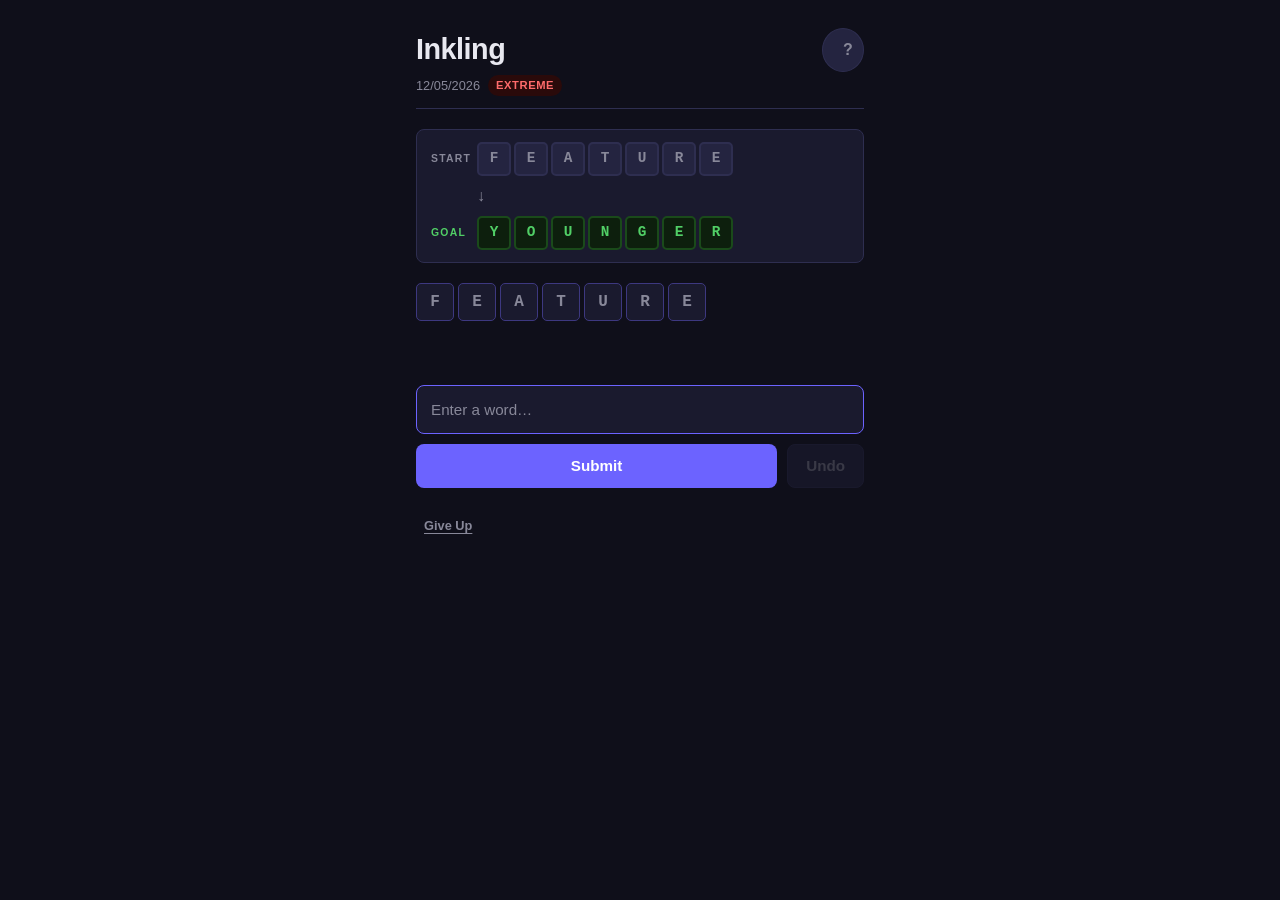
==== index.html @ e3e03a3a "Add Give Up button with solution reveal" ====
<!DOCTYPE html>
<html lang="en">
<head>
  <meta charset="UTF-8">
  <meta name="viewport" content="width=device-width, initial-scale=1.0">
  <title>Inkling</title>
  <link rel="stylesheet" href="style.css">
</head>
<body>

  <!-- Help overlay -->
  <div id="help-overlay" class="overlay hidden" role="dialog" aria-modal="true" aria-label="How to play">
    <div class="overlay-card">
      <button class="close-btn" id="help-close" aria-label="Close help">×</button>
      <h2>How to Play</h2>
      <p>Connect the <strong>start word</strong> to the <strong>target word</strong> by changing <strong>1 or 2 letters</strong> at a time.</p>
      <p>Each word you enter must be a valid English word.</p>

      <div class="help-example">
        <div class="example-label">Example</div>
        <div class="example-chain">
          <div class="example-row">
            <span class="ex-letter">M</span><span class="ex-letter">O</span><span class="ex-letter">R</span><span class="ex-letter">N</span><span class="ex-letter">I</span><span class="ex-letter">N</span><span class="ex-letter">G</span>
            <span class="ex-note">start</span>
          </div>
          <div class="example-arrow">↓ change R→A</div>
          <div class="example-row">
            <span class="ex-letter">M</span><span class="ex-letter">O</span><span class="ex-letter ex-changed">A</span><span class="ex-letter">N</span><span class="ex-letter">I</span><span class="ex-letter">N</span><span class="ex-letter">G</span>
          </div>
          <div class="example-arrow">↓ change O→E</div>
          <div class="example-row">
            <span class="ex-letter">M</span><span class="ex-letter ex-changed">E</span><span class="ex-letter">A</span><span class="ex-letter">N</span><span class="ex-letter">I</span><span class="ex-letter">N</span><span class="ex-letter">G</span>
          </div>
          <div class="example-arrow">↓ change M→L</div>
          <div class="example-row">
            <span class="ex-letter ex-changed">L</span><span class="ex-letter">E</span><span class="ex-letter">A</span><span class="ex-letter">N</span><span class="ex-letter">I</span><span class="ex-letter">N</span><span class="ex-letter">G</span>
            <span class="ex-note">target reached!</span>
          </div>
        </div>
      </div>

      <ul class="help-rules">
        <li>You may change <strong>1 or 2 letters</strong> per step.</li>
        <li>Every word must be a valid Scrabble dictionary word.</li>
        <li>You cannot reuse a word already in your chain.</li>
        <li>You win when your word is <strong>1 or 2 letters away</strong> from the goal — you don't need to type it exactly.</li>
        <li>Solve in the fewest moves to earn the <strong>⚡ Optimal</strong> badge.</li>
        <li>Use <strong>Undo</strong> to remove your last word.</li>
      </ul>

      <p class="help-note">A new puzzle is available every day at midnight Pacific Time.</p>
    </div>
  </div>

  <!-- Win overlay -->
  <div id="win-overlay" class="overlay hidden" role="dialog" aria-modal="true" aria-label="Puzzle solved">
    <div class="overlay-card win-card">
      <h2 id="win-title">You solved it!</h2>
      <div id="optimal-badge" class="optimal-badge hidden">⚡ Optimal Solution!</div>
      <div id="win-stats"></div>
      <div id="win-chain-display"></div>
      <div class="win-actions">
        <button id="share-btn" class="btn-primary">Copy Results</button>
        <button id="try-again-btn" class="btn-secondary" onclick="tryAgain()">Try Again</button>
      </div>
      <span id="share-confirm" class="share-confirm hidden">Copied!</span>
      <p class="win-note">Come back tomorrow for a new puzzle.</p>
    </div>
  </div>

  <!-- Main app -->
  <div id="app">
    <header>
      <div class="header-left">
        <h1>Inkling</h1>
        <div id="puzzle-meta">
          <span id="puzzle-date"></span>
          <span id="difficulty-badge" class="diff-badge"></span>
        </div>
      </div>
      <button id="help-btn" class="help-btn" aria-label="How to play">?</button>
    </header>

    <div id="route-display">
      <div class="route-end" id="route-start-block">
        <span class="route-label start-label">START</span>
        <div id="start-word" class="route-letters"></div>
      </div>
      <div class="route-divider">
        <span class="route-arrow-large">↓</span>
      </div>
      <div class="route-end" id="route-goal-block">
        <span class="route-label goal-label">GOAL</span>
        <div id="target-word" class="route-letters goal-letters"></div>
      </div>
    </div>

    <div id="chain-display" aria-live="polite"></div>

    <div id="message" role="alert" aria-live="assertive"></div>

    <form id="input-form" autocomplete="off">
      <div class="input-row">
        <input
          type="text"
          id="word-input"
          maxlength="7"
          autocomplete="off"
          autocorrect="off"
          autocapitalize="characters"
          spellcheck="false"
          placeholder="Enter a word…"
          aria-label="Enter your next word"
        >
      </div>
      <div class="btn-row">
        <button type="submit" id="submit-btn" class="btn-primary">Submit</button>
        <button type="button" id="undo-btn" class="btn-secondary">Undo</button>
      </div>
      <div class="btn-row give-up-row">
        <button type="button" id="give-up-btn" class="btn-give-up">Give Up</button>
      </div>
    </form>

    <!-- Give-up confirmation -->
    <div id="give-up-confirm" class="give-up-confirm hidden">
      <p>Are you sure? This will reveal today's solution.</p>
      <div class="give-up-confirm-btns">
        <button id="give-up-yes" class="btn-danger">Yes, show solution</button>
        <button id="give-up-no" class="btn-secondary">Cancel</button>
      </div>
    </div>
  </div>

  <script src="words.js"></script>
  <script src="scrabble-words.js"></script>
  <script src="app.js"></script>
</body>
</html>
---- style.css ----
/* ── Reset & base ─────────────────────────────────────────────────────────── */
*, *::before, *::after { box-sizing: border-box; margin: 0; padding: 0; }

:root {
  --bg:          #0f0f1a;
  --surface:     #1a1a2e;
  --surface2:    #242440;
  --border:      #2e2e50;
  --text:        #e8e8f0;
  --text-muted:  #888899;
  --accent:      #6c63ff;
  --accent-dim:  #3d3880;
  --changed:     #f5a623;
  --changed-bg:  #3a2800;
  --error:       #ff6b6b;
  --success:     #51cf66;
  --radius:      8px;
  --tile:        38px;
}

html, body {
  height: 100%;
  background: var(--bg);
  color: var(--text);
  font-family: -apple-system, BlinkMacSystemFont, "Segoe UI", Roboto, sans-serif;
  font-size: 16px;
  line-height: 1.5;
}

/* ── Layout ───────────────────────────────────────────────────────────────── */
#app {
  max-width: 480px;
  margin: 0 auto;
  padding: 16px 16px 40px;
  display: flex;
  flex-direction: column;
  gap: 20px;
  min-height: 100vh;
}

/* ── Header ───────────────────────────────────────────────────────────────── */
header {
  display: flex;
  align-items: flex-start;
  justify-content: space-between;
  padding-bottom: 12px;
  border-bottom: 1px solid var(--border);
}

.header-left { display: flex; flex-direction: column; gap: 4px; }

h1 {
  font-size: 1.8rem;
  font-weight: 800;
  letter-spacing: -0.5px;
  color: var(--text);
}

#puzzle-meta {
  display: flex;
  align-items: center;
  gap: 8px;
}

#puzzle-date {
  font-size: 0.8rem;
  color: var(--text-muted);
}

.diff-badge {
  font-size: 0.7rem;
  font-weight: 700;
  padding: 2px 8px;
  border-radius: 99px;
  text-transform: uppercase;
  letter-spacing: 0.05em;
}
.diff-easy    { background: #1a3a1a; color: #51cf66; }
.diff-medium  { background: #2a2a00; color: #ffd43b; }
.diff-hard    { background: #2a1a00; color: #ff922b; }
.diff-extreme { background: #2a0a0a; color: #ff6b6b; }

.help-btn {
  background: var(--surface2);
  border: 1px solid var(--border);
  color: var(--text-muted);
  width: 36px;
  height: 36px;
  border-radius: 50%;
  font-size: 1rem;
  font-weight: 700;
  cursor: pointer;
  flex-shrink: 0;
  transition: background 0.15s, color 0.15s;
}
.help-btn:hover { background: var(--border); color: var(--text); }

/* ── Route display (START → GOAL) ─────────────────────────────────────────── */
:root {
  --route-tile: 34px;
}

#route-display {
  display: flex;
  flex-direction: column;
  gap: 8px;
  background: var(--surface);
  border: 1px solid var(--border);
  border-radius: var(--radius);
  padding: 12px 14px;
}

.route-end {
  display: flex;
  align-items: center;
  gap: 10px;
}

.route-label {
  font-size: 0.65rem;
  font-weight: 800;
  text-transform: uppercase;
  letter-spacing: 0.12em;
  width: 36px;
  flex-shrink: 0;
}

.start-label { color: var(--text-muted); }
.goal-label  { color: #51cf66; }

.route-divider {
  display: flex;
  align-items: center;
  gap: 10px;
  padding: 0 0 0 46px;
}

.route-arrow-large {
  font-size: 1rem;
  color: var(--text-muted);
}

.route-letters {
  display: flex;
  gap: 3px;
}

/* Start word tiles — muted */
#route-start-block .route-tile {
  border-color: var(--border);
  color: var(--text-muted);
  background: var(--surface2);
}

/* Goal word tiles — green accent */
.goal-letters .route-tile {
  border-color: #1a4a1a;
  color: #51cf66;
  background: #0d1f0d;
}

.route-tile {
  width: var(--route-tile);
  height: var(--route-tile);
  border: 2px solid var(--border);
  border-radius: 5px;
  display: flex;
  align-items: center;
  justify-content: center;
  font-family: "Courier New", Courier, monospace;
  font-size: 0.9rem;
  font-weight: 700;
}

/* ── Chain display ────────────────────────────────────────────────────────── */
#chain-display {
  display: flex;
  flex-direction: column;
  align-items: flex-start;
  gap: 0;
}

.chain-row {
  display: flex;
  flex-direction: column;
  align-items: flex-start;
}

.chain-word {
  display: flex;
  gap: 4px;
}

.chain-letter {
  width: var(--tile);
  height: var(--tile);
  border: 1px solid var(--border);
  border-radius: 5px;
  display: flex;
  align-items: center;
  justify-content: center;
  font-family: "Courier New", Courier, monospace;
  font-size: 1rem;
  font-weight: 700;
  color: var(--text);
  background: var(--surface);
  transition: background 0.2s, border-color 0.2s, color 0.2s;
}

.chain-letter.changed {
  background: var(--changed-bg);
  border-color: var(--changed);
  color: var(--changed);
}

/* Start word styling */
.chain-row.is-start .chain-letter {
  border-color: var(--accent-dim);
  color: var(--text-muted);
}

/* Last word (just submitted) gets a subtle highlight */
.chain-row.is-last .chain-letter:not(.changed) {
  border-color: var(--surface2);
}

.chain-arrow {
  font-size: 0.9rem;
  color: var(--text-muted);
  padding: 2px 0 2px 12px;
  line-height: 1;
}

/* ── Message ──────────────────────────────────────────────────────────────── */
#message {
  min-height: 24px;
  font-size: 0.875rem;
  padding: 0 2px;
}

#message.error   { color: var(--error); }
#message.success { color: var(--success); }

/* ── Input form ───────────────────────────────────────────────────────────── */
#input-form { display: flex; flex-direction: column; gap: 10px; }

.input-row { width: 100%; }

#word-input {
  width: 100%;
  padding: 12px 14px;
  background: var(--surface);
  border: 1.5px solid var(--border);
  border-radius: var(--radius);
  color: var(--text);
  font-family: "Courier New", Courier, monospace;
  font-size: 1.25rem;
  font-weight: 700;
  letter-spacing: 0.15em;
  text-transform: uppercase;
  outline: none;
  transition: border-color 0.15s;
}

#word-input::placeholder {
  font-family: -apple-system, BlinkMacSystemFont, "Segoe UI", Roboto, sans-serif;
  font-size: 0.95rem;
  font-weight: 400;
  letter-spacing: normal;
  color: var(--text-muted);
  text-transform: none;
}

#word-input:focus { border-color: var(--accent); }

.btn-row {
  display: flex;
  gap: 10px;
}

button {
  cursor: pointer;
  border: none;
  border-radius: var(--radius);
  font-size: 0.95rem;
  font-weight: 600;
  padding: 11px 20px;
  min-height: 44px;
  transition: opacity 0.15s, background 0.15s;
}

.btn-primary {
  background: var(--accent);
  color: #fff;
  flex: 1;
}
.btn-primary:hover  { opacity: 0.88; }
.btn-primary:active { opacity: 0.75; }

.btn-secondary {
  background: var(--surface2);
  color: var(--text-muted);
  border: 1px solid var(--border);
  flex: 0 0 auto;
  padding: 11px 18px;
}
.btn-secondary:hover  { background: var(--border); color: var(--text); }
.btn-secondary:disabled { opacity: 0.35; cursor: default; }

/* ── Overlays ─────────────────────────────────────────────────────────────── */
.overlay {
  position: fixed;
  inset: 0;
  background: rgba(0, 0, 0, 0.7);
  display: flex;
  align-items: center;
  justify-content: center;
  padding: 16px;
  z-index: 100;
  backdrop-filter: blur(4px);
  opacity: 1;
  transition: opacity 0.2s;
}

.overlay.hidden {
  display: none;
}

.overlay-card {
  background: var(--surface);
  border: 1px solid var(--border);
  border-radius: 12px;
  padding: 28px 24px;
  max-width: 420px;
  width: 100%;
  position: relative;
  max-height: 90vh;
  overflow-y: auto;
}

.close-btn {
  position: absolute;
  top: 14px;
  right: 14px;
  background: var(--surface2);
  border: 1px solid var(--border);
  color: var(--text-muted);
  width: 30px;
  height: 30px;
  border-radius: 50%;
  font-size: 1.1rem;
  line-height: 1;
  display: flex;
  align-items: center;
  justify-content: center;
  cursor: pointer;
  padding: 0;
}
.close-btn:hover { background: var(--border); color: var(--text); }

/* ── Help overlay specifics ───────────────────────────────────────────────── */
#help-overlay .overlay-card h2 {
  font-size: 1.3rem;
  margin-bottom: 12px;
}

#help-overlay .overlay-card p {
  color: var(--text-muted);
  font-size: 0.9rem;
  margin-bottom: 10px;
}

.help-example {
  background: var(--surface2);
  border: 1px solid var(--border);
  border-radius: var(--radius);
  padding: 16px;
  margin: 14px 0;
}

.example-label {
  font-size: 0.7rem;
  font-weight: 700;
  text-transform: uppercase;
  letter-spacing: 0.1em;
  color: var(--text-muted);
  margin-bottom: 10px;
}

.example-chain { display: flex; flex-direction: column; gap: 4px; }

.example-row {
  display: flex;
  align-items: center;
  gap: 3px;
}

.ex-letter {
  width: 28px;
  height: 28px;
  border: 1px solid var(--border);
  border-radius: 4px;
  display: flex;
  align-items: center;
  justify-content: center;
  font-family: "Courier New", Courier, monospace;
  font-size: 0.8rem;
  font-weight: 700;
  background: var(--surface);
  color: var(--text);
}

.ex-letter.ex-changed {
  background: var(--changed-bg);
  border-color: var(--changed);
  color: var(--changed);
}

.ex-note {
  font-size: 0.7rem;
  color: var(--text-muted);
  margin-left: 8px;
  font-style: italic;
}

.example-arrow {
  font-size: 0.75rem;
  color: var(--text-muted);
  padding-left: 4px;
}

.help-rules {
  list-style: none;
  display: flex;
  flex-direction: column;
  gap: 6px;
  margin: 14px 0;
}

.help-rules li {
  font-size: 0.875rem;
  color: var(--text-muted);
  padding-left: 16px;
  position: relative;
}
.help-rules li::before {
  content: "›";
  position: absolute;
  left: 0;
  color: var(--accent);
}

.help-note {
  font-size: 0.8rem;
  color: var(--text-muted);
  margin-top: 14px;
  padding-top: 14px;
  border-top: 1px solid var(--border);
}

/* ── Win overlay specifics ────────────────────────────────────────────────── */
.win-card { text-align: center; }

.win-card h2 {
  font-size: 1.6rem;
  margin-bottom: 10px;
}

.optimal-badge {
  display: inline-block;
  background: #2a2000;
  border: 1px solid var(--changed);
  color: var(--changed);
  font-size: 0.85rem;
  font-weight: 700;
  padding: 4px 14px;
  border-radius: 99px;
  margin-bottom: 14px;
}

#win-stats {
  color: var(--text-muted);
  font-size: 0.9rem;
  margin-bottom: 16px;
  line-height: 1.7;
}

#win-stats strong {
  color: var(--text);
}

#win-chain-display {
  background: var(--surface2);
  border: 1px solid var(--border);
  border-radius: var(--radius);
  padding: 14px;
  margin-bottom: 18px;
  text-align: left;
  display: flex;
  flex-direction: column;
  align-items: flex-start;
  gap: 0;
}

.win-actions {
  display: flex;
  align-items: center;
  justify-content: center;
  gap: 10px;
  flex-wrap: wrap;
}

.win-actions .btn-primary  { flex: 1; min-width: 120px; }
.win-actions .btn-secondary { flex: 1; min-width: 100px; }

.best-score {
  font-size: 0.82rem;
  color: #51cf66;
}

.share-confirm {
  font-size: 0.85rem;
  color: var(--success);
  font-weight: 600;
}

.win-note {
  font-size: 0.8rem;
  color: var(--text-muted);
  margin-top: 16px;
}

/* ── Give up ──────────────────────────────────────────────────────────────── */
.give-up-row {
  margin-top: 6px;
}

.btn-give-up {
  background: none;
  border: none;
  color: var(--text-muted);
  font-size: 0.8rem;
  cursor: pointer;
  padding: 4px 8px;
  text-decoration: underline;
  text-underline-offset: 3px;
}

.btn-give-up:hover { color: var(--error); }

.give-up-confirm {
  background: var(--surface2);
  border: 1px solid var(--border);
  border-radius: var(--radius);
  padding: 14px 16px;
  text-align: center;
  font-size: 0.9rem;
  color: var(--text-muted);
}

.give-up-confirm p { margin-bottom: 12px; }

.give-up-confirm-btns {
  display: flex;
  gap: 10px;
  justify-content: center;
}

.btn-danger {
  background: var(--error);
  color: #fff;
  border: none;
  border-radius: var(--radius);
  padding: 8px 18px;
  font-size: 0.9rem;
  font-weight: 600;
  cursor: pointer;
}

.btn-danger:hover { opacity: 0.85; }

.gave-up {
  color: var(--text-muted);
  font-size: 0.85rem;
  text-align: center;
}

/* ── Utility ──────────────────────────────────────────────────────────────── */
.hidden { display: none !important; }

/* ── Responsive tweaks ────────────────────────────────────────────────────── */
@media (max-width: 380px) {
  :root { --tile: 34px; }
  h1 { font-size: 1.5rem; }
  .overlay-card { padding: 22px 16px; }
}

@media (min-width: 480px) {
  #app { padding-top: 28px; }
}
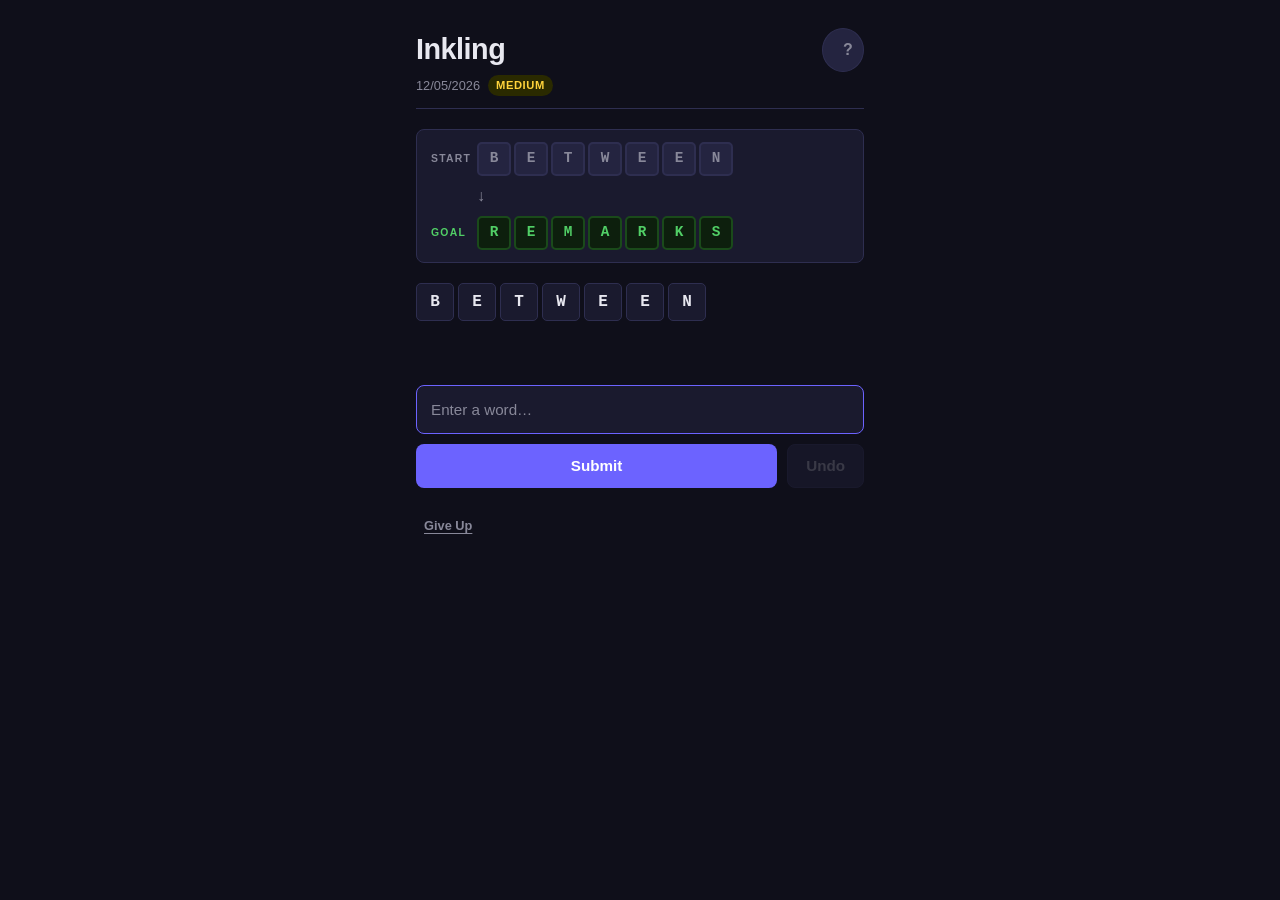
==== commit 07144670: "Switch to frequency word list, fix steps counting, add par/beat-par badges" ====
--- a/index.html
+++ b/index.html
@@ -44,7 +44,7 @@
         <li>Every word must be a valid Scrabble dictionary word.</li>
         <li>You cannot reuse a word already in your chain.</li>
         <li>You win when your word is <strong>1 or 2 letters away</strong> from the goal — you don't need to type it exactly.</li>
-        <li>Solve in the fewest moves to earn the <strong>⚡ Optimal</strong> badge.</li>
+        <li>Reach the goal in <strong>par steps or fewer</strong> to earn a badge.</li>
         <li>Use <strong>Undo</strong> to remove your last word.</li>
       </ul>
 
@@ -118,7 +118,7 @@
         <button type="button" id="undo-btn" class="btn-secondary">Undo</button>
       </div>
       <div class="btn-row give-up-row">
-        <button type="button" id="give-up-btn" class="btn-give-up">Give Up</button>
+        <button type="button" id="give-up-btn" class="btn-give-up" onclick="document.getElementById('give-up-confirm').classList.remove('hidden');this.classList.add('hidden');">Give Up</button>
       </div>
     </form>
 
@@ -126,14 +126,14 @@
     <div id="give-up-confirm" class="give-up-confirm hidden">
       <p>Are you sure? This will reveal today's solution.</p>
       <div class="give-up-confirm-btns">
-        <button id="give-up-yes" class="btn-danger">Yes, show solution</button>
-        <button id="give-up-no" class="btn-secondary">Cancel</button>
+        <button id="give-up-yes" class="btn-danger" onclick="gaveUp=true;saveState();showGiveUpSolution();">Yes, show solution</button>
+        <button id="give-up-no" class="btn-secondary" onclick="document.getElementById('give-up-confirm').classList.add('hidden');document.getElementById('give-up-btn').classList.remove('hidden');">Cancel</button>
       </div>
     </div>
   </div>
 
-  <script src="words.js"></script>
-  <script src="scrabble-words.js"></script>
-  <script src="app.js"></script>
+  <script src="words.js?v=5"></script>
+  <script src="scrabble-words.js?v=5"></script>
+  <script src="app.js?v=5"></script>
 </body>
 </html>
--- a/style.css
+++ b/style.css
@@ -478,6 +478,12 @@
   margin-bottom: 14px;
 }
 
+.optimal-badge.beat-par {
+  background: #002a1a;
+  border-color: var(--success);
+  color: var(--success);
+}
+
 #win-stats {
   color: var(--text-muted);
   font-size: 0.9rem;
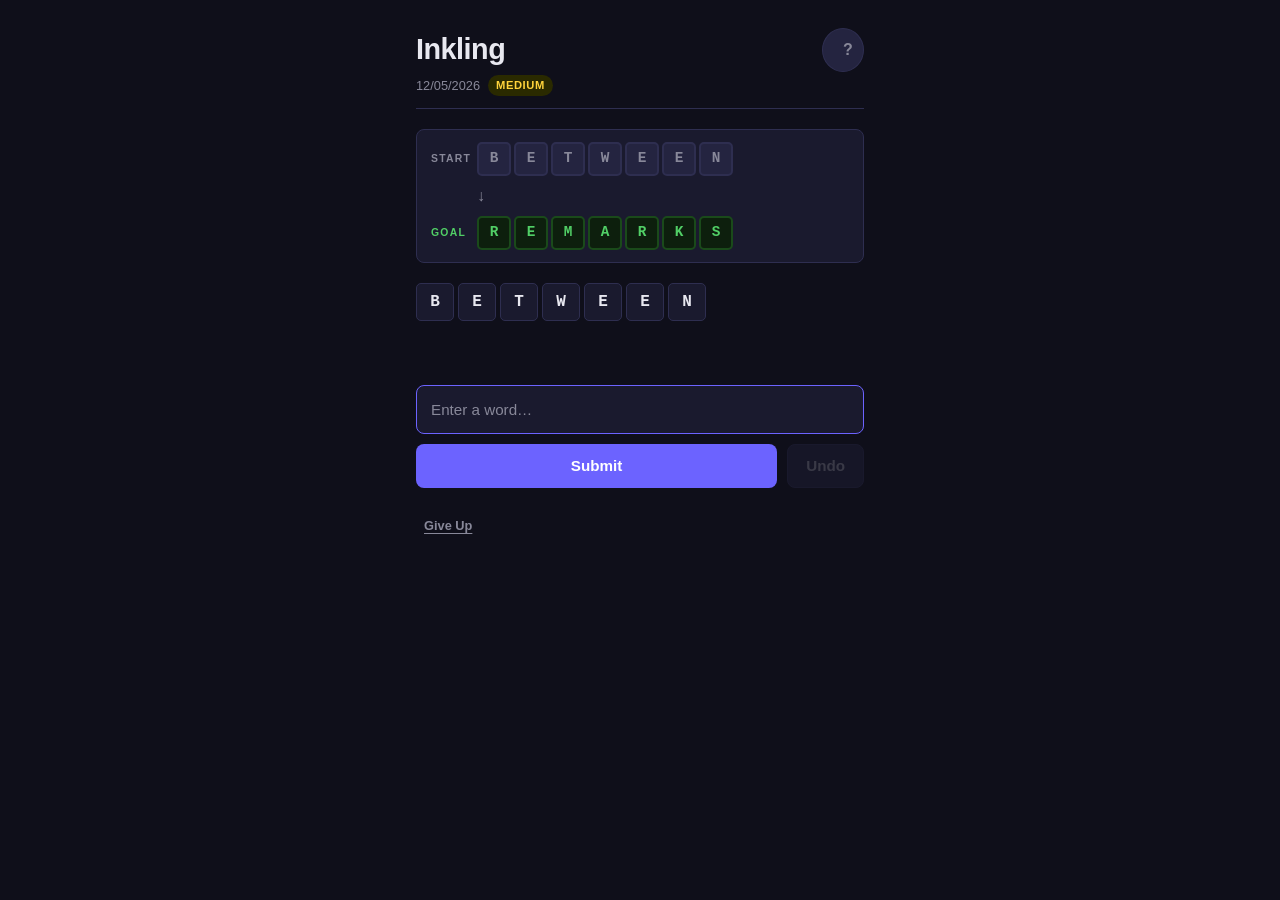
==== commit db1fbe11: "Add calculated solution toggle to win overlay" ====
--- a/index.html
+++ b/index.html
@@ -59,6 +59,7 @@
       <div id="optimal-badge" class="optimal-badge hidden">⚡ Optimal Solution!</div>
       <div id="win-stats"></div>
       <div id="win-chain-display"></div>
+      <button id="toggle-solution-btn" class="btn-toggle-solution" onclick="toggleWinChain()">Show calculated solution</button>
       <div class="win-actions">
         <button id="share-btn" class="btn-primary">Copy Results</button>
         <button id="try-again-btn" class="btn-secondary" onclick="tryAgain()">Try Again</button>
@@ -132,8 +133,8 @@
     </div>
   </div>
 
-  <script src="words.js?v=5"></script>
-  <script src="scrabble-words.js?v=5"></script>
-  <script src="app.js?v=5"></script>
+  <script src="words.js?v=6"></script>
+  <script src="scrabble-words.js?v=6"></script>
+  <script src="app.js?v=6"></script>
 </body>
 </html>
--- a/style.css
+++ b/style.css
@@ -508,6 +508,23 @@
   gap: 0;
 }
 
+.btn-toggle-solution {
+  background: none;
+  border: 1px solid var(--border);
+  color: var(--text-muted);
+  font-size: 0.8rem;
+  cursor: pointer;
+  padding: 5px 12px;
+  border-radius: var(--radius);
+  margin-bottom: 14px;
+  width: 100%;
+}
+
+.btn-toggle-solution:hover {
+  border-color: var(--accent);
+  color: var(--text);
+}
+
 .win-actions {
   display: flex;
   align-items: center;
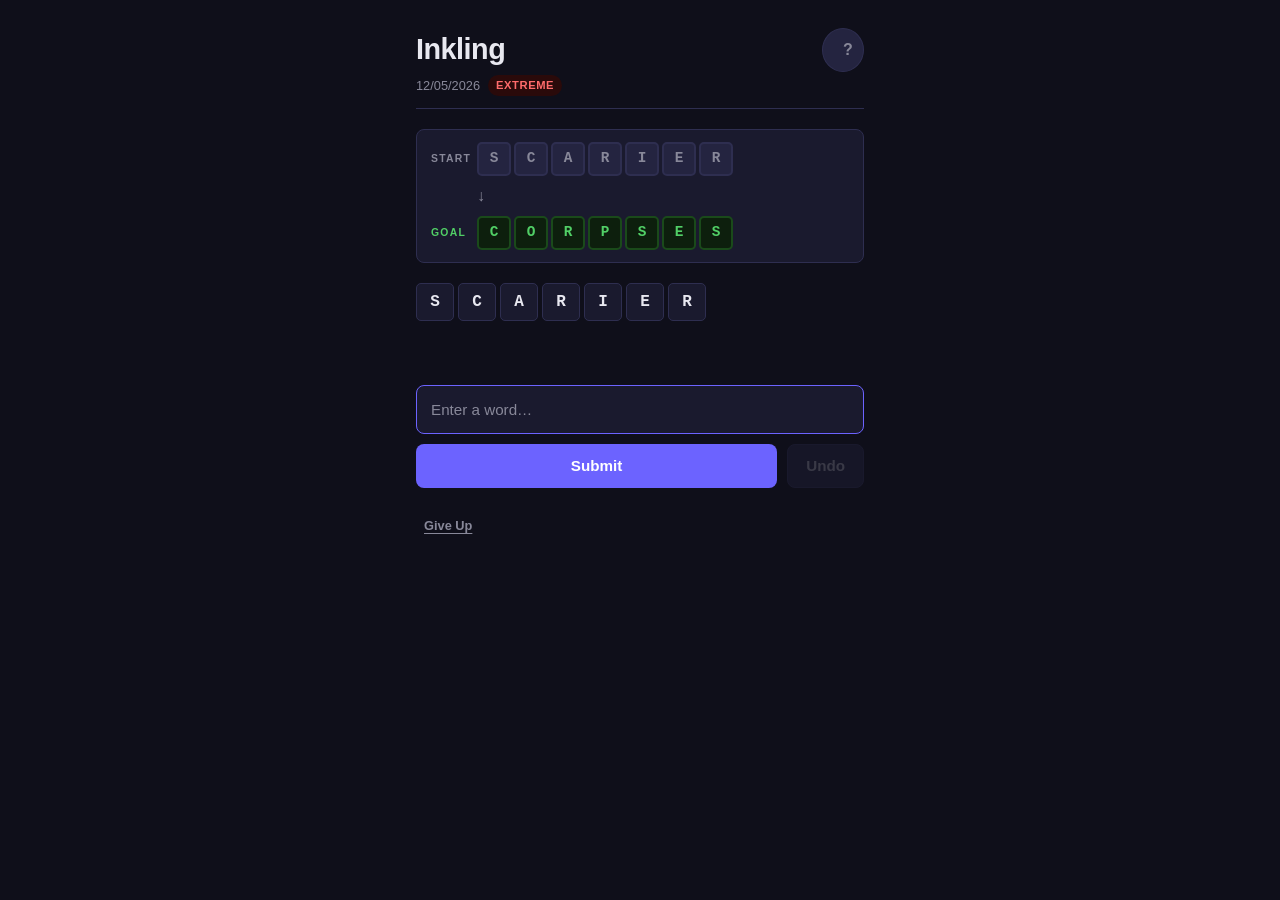
==== commit 5e05bf65: "Promote v3 puzzle set: profanity filter, name filter, disjoint paths - 1,199 pairs with verified 2 v" ====
--- a/index.html
+++ b/index.html
@@ -133,8 +133,8 @@
     </div>
   </div>
 
-  <script src="words.js?v=6"></script>
-  <script src="scrabble-words.js?v=6"></script>
-  <script src="app.js?v=6"></script>
+  <script src="words.js?v=7"></script>
+  <script src="scrabble-words.js?v=7"></script>
+  <script src="app.js?v=7"></script>
 </body>
 </html>
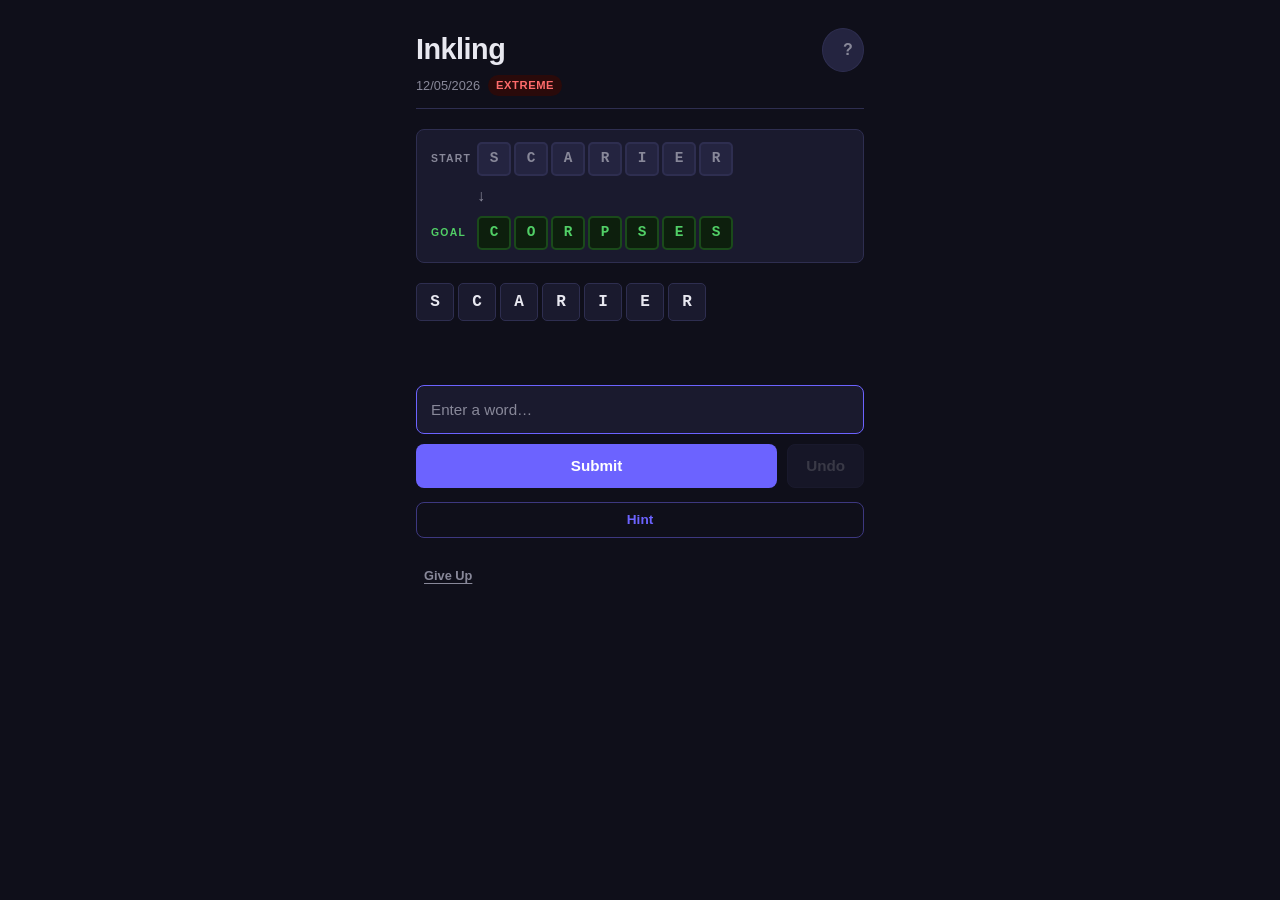
==== commit 8705f269: "Add hint engine and rich share modal Hint feature: lazy-built WORD_POOL neighbor graph powers a BFS-" ====
--- a/index.html
+++ b/index.html
@@ -61,11 +61,38 @@
       <div id="win-chain-display"></div>
       <button id="toggle-solution-btn" class="btn-toggle-solution" onclick="toggleWinChain()">Show calculated solution</button>
       <div class="win-actions">
-        <button id="share-btn" class="btn-primary">Copy Results</button>
+        <button id="share-btn" class="btn-primary">Share Result</button>
         <button id="try-again-btn" class="btn-secondary" onclick="tryAgain()">Try Again</button>
       </div>
-      <span id="share-confirm" class="share-confirm hidden">Copied!</span>
       <p class="win-note">Come back tomorrow for a new puzzle.</p>
+    </div>
+  </div>
+
+  <!-- Share modal -->
+  <div id="share-overlay" class="overlay hidden" role="dialog" aria-modal="true" aria-label="Share your result">
+    <div class="overlay-card share-card">
+      <button class="close-btn" id="share-close" aria-label="Close share">×</button>
+      <h2>Share Your Result</h2>
+
+      <div id="share-preview" class="share-preview"></div>
+
+      <div class="share-actions">
+        <button id="share-copy-btn"   class="btn-share">📋 Copy Text</button>
+        <button id="share-image-btn"  class="btn-share">🖼 Save Image</button>
+        <button id="share-native-btn" class="btn-share hidden">📤 Share…</button>
+      </div>
+
+      <div class="share-socials" aria-label="Share on social media">
+        <a id="share-twitter"  class="btn-social btn-twitter"  target="_blank" rel="noopener noreferrer">Twitter / X</a>
+        <a id="share-facebook" class="btn-social btn-facebook" target="_blank" rel="noopener noreferrer">Facebook</a>
+        <a id="share-whatsapp" class="btn-social btn-whatsapp" target="_blank" rel="noopener noreferrer">WhatsApp</a>
+        <a id="share-reddit"   class="btn-social btn-reddit"   target="_blank" rel="noopener noreferrer">Reddit</a>
+        <a id="share-email"    class="btn-social btn-email">Email</a>
+      </div>
+
+      <p class="share-note">For Instagram, TikTok, Snapchat or Threads: tap <strong>Save Image</strong> and upload it from that app. On mobile, <strong>Share…</strong> hands off to the system share sheet (covers all installed apps).</p>
+
+      <span id="share-feedback" class="share-feedback hidden" aria-live="polite"></span>
     </div>
   </div>
 
@@ -118,6 +145,10 @@
         <button type="submit" id="submit-btn" class="btn-primary">Submit</button>
         <button type="button" id="undo-btn" class="btn-secondary">Undo</button>
       </div>
+      <div id="hint-message" class="hint-message hidden" aria-live="polite"></div>
+      <div class="btn-row hint-row">
+        <button type="button" id="hint-btn" class="btn-hint">Hint</button>
+      </div>
       <div class="btn-row give-up-row">
         <button type="button" id="give-up-btn" class="btn-give-up" onclick="document.getElementById('give-up-confirm').classList.remove('hidden');this.classList.add('hidden');">Give Up</button>
       </div>
@@ -133,8 +164,8 @@
     </div>
   </div>
 
-  <script src="words.js?v=7"></script>
-  <script src="scrabble-words.js?v=7"></script>
-  <script src="app.js?v=7"></script>
+  <script src="words.js?v=8"></script>
+  <script src="scrabble-words.js?v=8"></script>
+  <script src="app.js?v=8"></script>
 </body>
 </html>
--- a/style.css
+++ b/style.css
@@ -541,17 +541,58 @@
   color: #51cf66;
 }
 
-.share-confirm {
-  font-size: 0.85rem;
-  color: var(--success);
-  font-weight: 600;
-}
-
 .win-note {
   font-size: 0.8rem;
   color: var(--text-muted);
   margin-top: 16px;
 }
+
+/* ── Hint ─────────────────────────────────────────────────────────────────── */
+.hint-row {
+  margin-top: 4px;
+  justify-content: center;
+}
+
+.btn-hint {
+  background: transparent;
+  border: 1px solid var(--accent-dim);
+  color: var(--accent);
+  font-size: 0.85rem;
+  font-weight: 600;
+  padding: 8px 16px;
+  border-radius: var(--radius);
+  cursor: pointer;
+  min-height: 36px;
+  transition: background 0.15s, color 0.15s, border-color 0.15s;
+  width: 100%;
+}
+.btn-hint:hover    { background: var(--accent-dim); color: #fff; }
+.btn-hint:disabled { opacity: 0.5; cursor: progress; }
+
+.hint-message {
+  background: var(--surface2);
+  border: 1px solid var(--accent-dim);
+  border-left: 3px solid var(--accent);
+  border-radius: var(--radius);
+  padding: 10px 12px;
+  font-size: 0.9rem;
+  color: var(--text);
+  line-height: 1.4;
+}
+.hint-message.warn {
+  border-color: var(--changed);
+  border-left-color: var(--changed);
+  color: var(--text);
+}
+.hint-message strong {
+  font-family: "Courier New", Courier, monospace;
+  letter-spacing: 0.05em;
+  color: var(--accent);
+}
+.hint-message.warn strong { color: var(--changed); }
+
+.hint-stat       { font-size: 0.82rem; color: var(--accent); }
+.best-hint-free  { font-size: 0.82rem; color: #51cf66; }
 
 /* ── Give up ──────────────────────────────────────────────────────────────── */
 .give-up-row {
@@ -608,6 +649,149 @@
   text-align: center;
 }
 
+/* ── Share modal ──────────────────────────────────────────────────────────── */
+.share-card { text-align: center; }
+
+.share-card h2 {
+  font-size: 1.35rem;
+  margin-bottom: 14px;
+}
+
+.share-preview {
+  background: var(--bg);
+  border: 1px solid var(--border);
+  border-radius: var(--radius);
+  padding: 16px 12px;
+  margin-bottom: 16px;
+}
+
+.share-preview-header {
+  font-size: 0.85rem;
+  color: var(--text);
+  line-height: 1.5;
+  white-space: pre-line;
+  margin-bottom: 12px;
+  font-family: -apple-system, BlinkMacSystemFont, "Segoe UI", Roboto, sans-serif;
+}
+
+.share-preview-grid {
+  display: flex;
+  flex-direction: column;
+  gap: 5px;
+  align-items: center;
+  margin-bottom: 10px;
+}
+
+.share-preview-row {
+  display: flex;
+  gap: 4px;
+}
+
+.share-sq {
+  width: 28px;
+  height: 28px;
+  border-radius: 4px;
+  box-sizing: border-box;
+  display: inline-flex;
+  align-items: center;
+  justify-content: center;
+  position: relative;
+  font-family: "Segoe UI Symbol", "Apple Symbols", "Arial Unicode MS", sans-serif;
+  line-height: 1;
+}
+
+.share-sq-yellow { background: var(--changed); }   /* #f5a623 */
+.share-sq-green  { background: var(--success); }   /* #51cf66 */
+
+/* Hollow star marks letters that match the goal position */
+.share-sq.at-goal::after {
+  content: '\2606';        /* ☆ — hollow star */
+  color: #1a1a2e;
+  font-size: 19px;
+  font-weight: 900;
+  line-height: 1;
+  text-shadow: 0 0 1px #1a1a2e; /* thicken the outline */
+}
+
+.share-preview-footer {
+  font-size: 0.75rem;
+  color: var(--text-muted);
+  letter-spacing: 0.02em;
+}
+
+.share-actions {
+  display: grid;
+  grid-template-columns: repeat(auto-fit, minmax(120px, 1fr));
+  gap: 8px;
+  margin-bottom: 12px;
+}
+
+.btn-share {
+  background: var(--surface2);
+  color: var(--text);
+  border: 1px solid var(--border);
+  border-radius: var(--radius);
+  padding: 10px 8px;
+  font-size: 0.85rem;
+  font-weight: 600;
+  cursor: pointer;
+  transition: background 0.15s, border-color 0.15s;
+}
+.btn-share:hover { background: var(--border); border-color: var(--accent); }
+
+.share-socials {
+  display: grid;
+  grid-template-columns: repeat(auto-fit, minmax(110px, 1fr));
+  gap: 8px;
+  margin-bottom: 12px;
+}
+
+.btn-social {
+  display: flex;
+  align-items: center;
+  justify-content: center;
+  text-decoration: none;
+  font-size: 0.82rem;
+  font-weight: 600;
+  padding: 9px 8px;
+  border-radius: var(--radius);
+  color: #fff;
+  cursor: pointer;
+  border: none;
+  transition: opacity 0.15s, transform 0.05s;
+}
+.btn-social:hover  { opacity: 0.88; }
+.btn-social:active { transform: scale(0.97); }
+
+.btn-twitter   { background: #1d1d1f; border: 1px solid #2e2e3a; }
+.btn-facebook  { background: #1877f2; }
+.btn-whatsapp  { background: #25d366; color: #042a14; }
+.btn-reddit    { background: #ff4500; }
+.btn-email     { background: var(--surface2); color: var(--text); border: 1px solid var(--border); }
+
+.share-note {
+  font-size: 0.78rem;
+  color: var(--text-muted);
+  line-height: 1.5;
+  text-align: left;
+  padding: 10px 12px;
+  background: var(--surface2);
+  border: 1px solid var(--border);
+  border-radius: var(--radius);
+  margin-bottom: 10px;
+}
+.share-note strong { color: var(--text); }
+
+.share-feedback {
+  display: inline-block;
+  font-size: 0.85rem;
+  color: var(--success);
+  font-weight: 600;
+  min-height: 1.2em;
+}
+.share-feedback.is-error { color: var(--error); }
+.share-feedback.hidden   { display: none; }
+
 /* ── Utility ──────────────────────────────────────────────────────────────── */
 .hidden { display: none !important; }
 
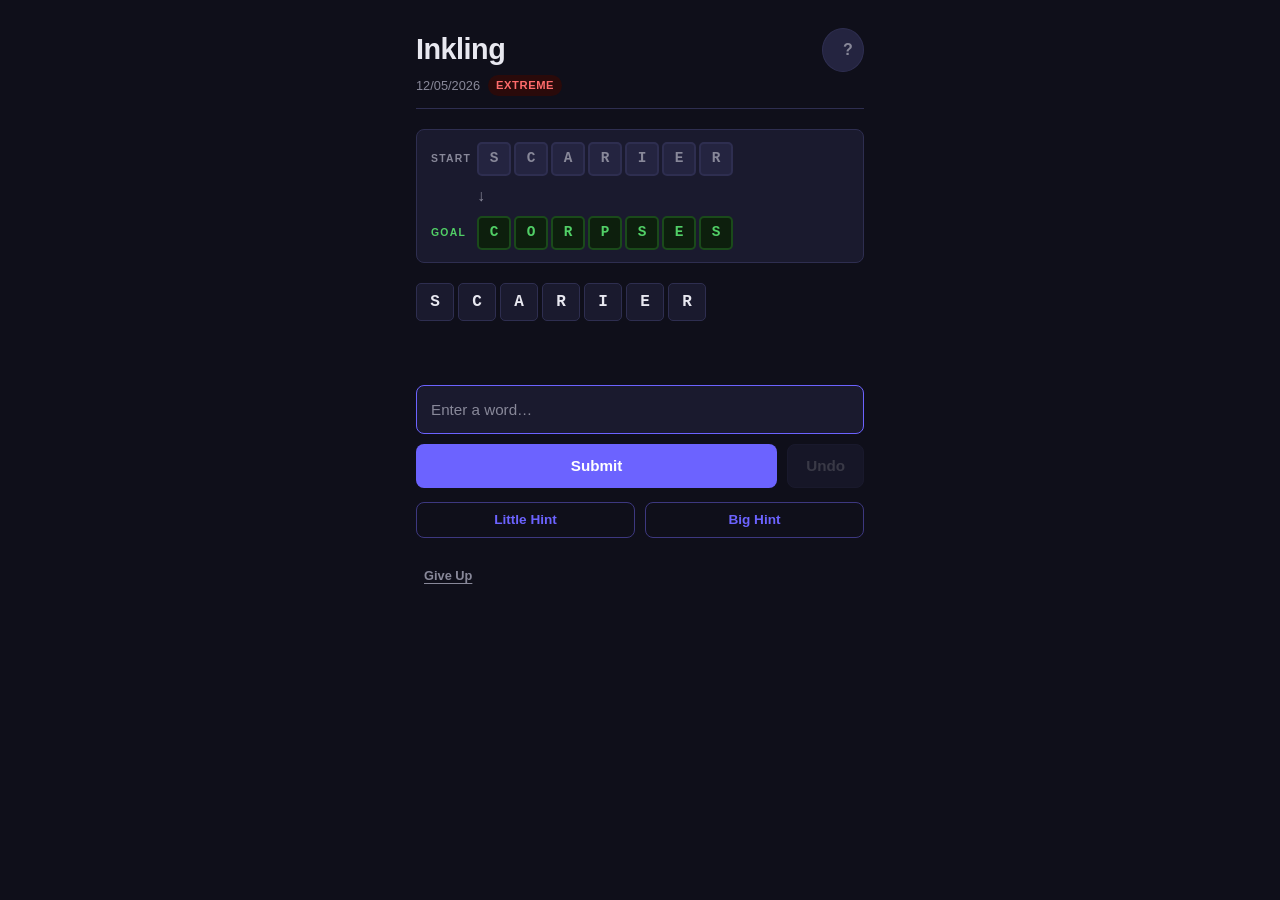
==== commit 15b86e20: "Split hint button, suppress double-charges, speed up first load Hints - Replace single Hint button w" ====
--- a/index.html
+++ b/index.html
@@ -5,6 +5,9 @@
   <meta name="viewport" content="width=device-width, initial-scale=1.0">
   <title>Inkling</title>
   <link rel="stylesheet" href="style.css">
+  <!-- Kick off the Scrabble dictionary download in parallel with everything else.
+       It's lazy-injected by app.js once the UI is interactive. -->
+  <link rel="preload" href="scrabble-words.js?v=10" as="script">
 </head>
 <body>
 
@@ -46,6 +49,7 @@
         <li>You win when your word is <strong>1 or 2 letters away</strong> from the goal — you don't need to type it exactly.</li>
         <li>Reach the goal in <strong>par steps or fewer</strong> to earn a badge.</li>
         <li>Use <strong>Undo</strong> to remove your last word.</li>
+        <li>Stuck? <strong>Little Hint</strong> circles the letter(s) you should change in your last word. <strong>Big Hint</strong> reveals the suggested next word. Each Little counts as ½ a hint, each Big counts as 1.</li>
       </ul>
 
       <p class="help-note">A new puzzle is available every day at midnight Pacific Time.</p>
@@ -142,12 +146,13 @@
         >
       </div>
       <div class="btn-row">
-        <button type="submit" id="submit-btn" class="btn-primary">Submit</button>
+        <button type="submit" id="submit-btn" class="btn-primary" disabled>Loading word lists…</button>
         <button type="button" id="undo-btn" class="btn-secondary">Undo</button>
       </div>
       <div id="hint-message" class="hint-message hidden" aria-live="polite"></div>
       <div class="btn-row hint-row">
-        <button type="button" id="hint-btn" class="btn-hint">Hint</button>
+        <button type="button" id="hint-little-btn" class="btn-hint btn-hint-little">Little Hint</button>
+        <button type="button" id="hint-big-btn"    class="btn-hint btn-hint-big">Big Hint</button>
       </div>
       <div class="btn-row give-up-row">
         <button type="button" id="give-up-btn" class="btn-give-up" onclick="document.getElementById('give-up-confirm').classList.remove('hidden');this.classList.add('hidden');">Give Up</button>
@@ -164,8 +169,9 @@
     </div>
   </div>
 
-  <script src="words.js?v=8"></script>
-  <script src="scrabble-words.js?v=8"></script>
-  <script src="app.js?v=8"></script>
+  <!-- words.js + app.js download in parallel via `defer`; scrabble-words.js
+       is lazy-loaded from app.js so the UI is interactive faster. -->
+  <script src="words.js?v=10" defer></script>
+  <script src="app.js?v=10"   defer></script>
 </body>
 </html>
--- a/style.css
+++ b/style.css
@@ -296,6 +296,12 @@
 }
 .btn-primary:hover  { opacity: 0.88; }
 .btn-primary:active { opacity: 0.75; }
+.btn-primary:disabled {
+  background: var(--surface2);
+  color: var(--text-muted);
+  cursor: progress;
+  opacity: 1;
+}
 
 .btn-secondary {
   background: var(--surface2);
@@ -550,7 +556,6 @@
 /* ── Hint ─────────────────────────────────────────────────────────────────── */
 .hint-row {
   margin-top: 4px;
-  justify-content: center;
 }
 
 .btn-hint {
@@ -559,12 +564,12 @@
   color: var(--accent);
   font-size: 0.85rem;
   font-weight: 600;
-  padding: 8px 16px;
+  padding: 8px 12px;
   border-radius: var(--radius);
   cursor: pointer;
   min-height: 36px;
   transition: background 0.15s, color 0.15s, border-color 0.15s;
-  width: 100%;
+  flex: 1;
 }
 .btn-hint:hover    { background: var(--accent-dim); color: #fff; }
 .btn-hint:disabled { opacity: 0.5; cursor: progress; }
@@ -591,8 +596,36 @@
 }
 .hint-message.warn strong { color: var(--changed); }
 
-.hint-stat       { font-size: 0.82rem; color: var(--accent); }
-.best-hint-free  { font-size: 0.82rem; color: #51cf66; }
+.hint-stat        { font-size: 0.82rem; color: var(--accent); }
+.hint-breakdown   { font-size: 0.78rem; color: var(--text-muted); font-weight: 400; }
+.best-hint-free   { font-size: 0.82rem; color: #51cf66; }
+
+/* Little Hint: glowing ring on the letters to change in the player's last word */
+.chain-letter.hint-target {
+  border-color: var(--accent);
+  box-shadow:
+    0 0 0 2px var(--accent),
+    0 0 14px rgba(108, 99, 255, 0.7),
+    0 0 28px rgba(108, 99, 255, 0.35);
+  animation: hint-target-pulse 1.6s ease-in-out infinite;
+  position: relative;
+  z-index: 1;
+}
+
+@keyframes hint-target-pulse {
+  0%, 100% {
+    box-shadow:
+      0 0 0 2px var(--accent),
+      0 0 14px rgba(108, 99, 255, 0.7),
+      0 0 28px rgba(108, 99, 255, 0.35);
+  }
+  50% {
+    box-shadow:
+      0 0 0 3px var(--accent),
+      0 0 22px rgba(108, 99, 255, 0.9),
+      0 0 40px rgba(108, 99, 255, 0.5);
+  }
+}
 
 /* ── Give up ──────────────────────────────────────────────────────────────── */
 .give-up-row {
